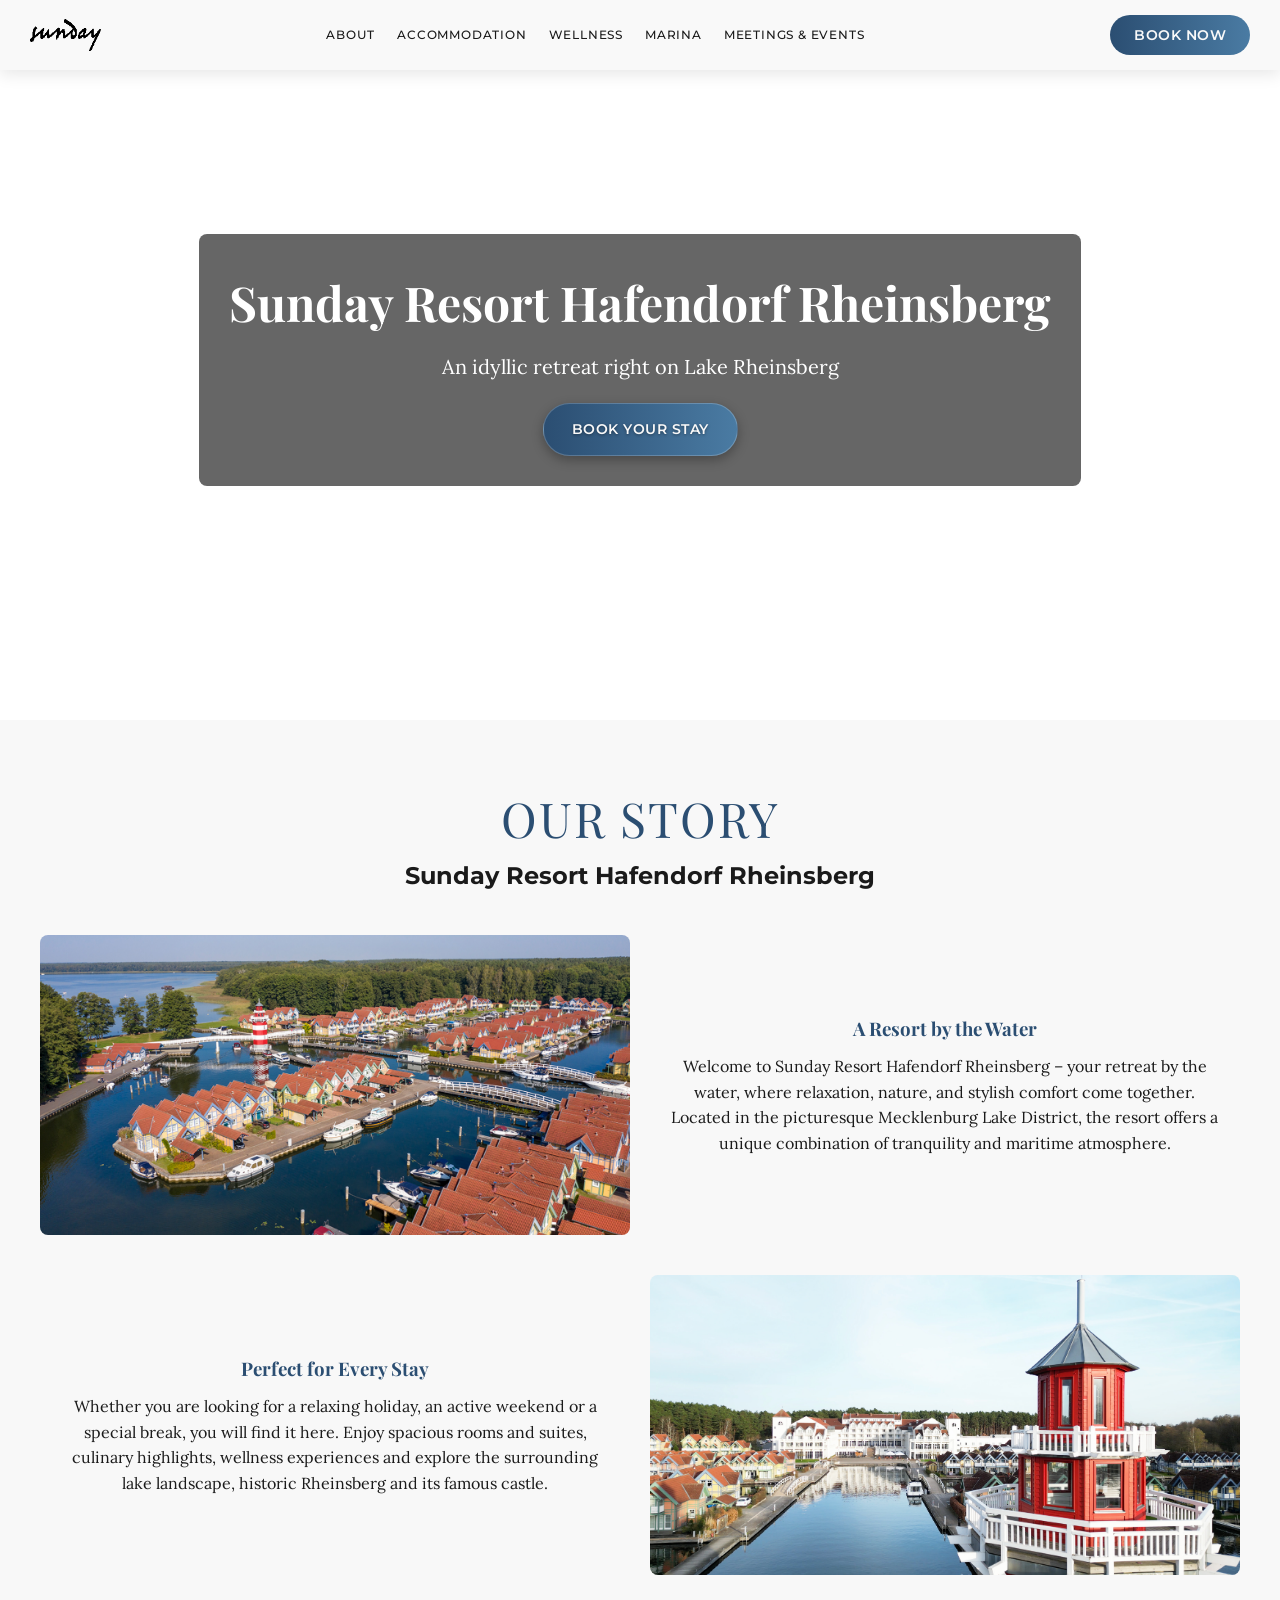
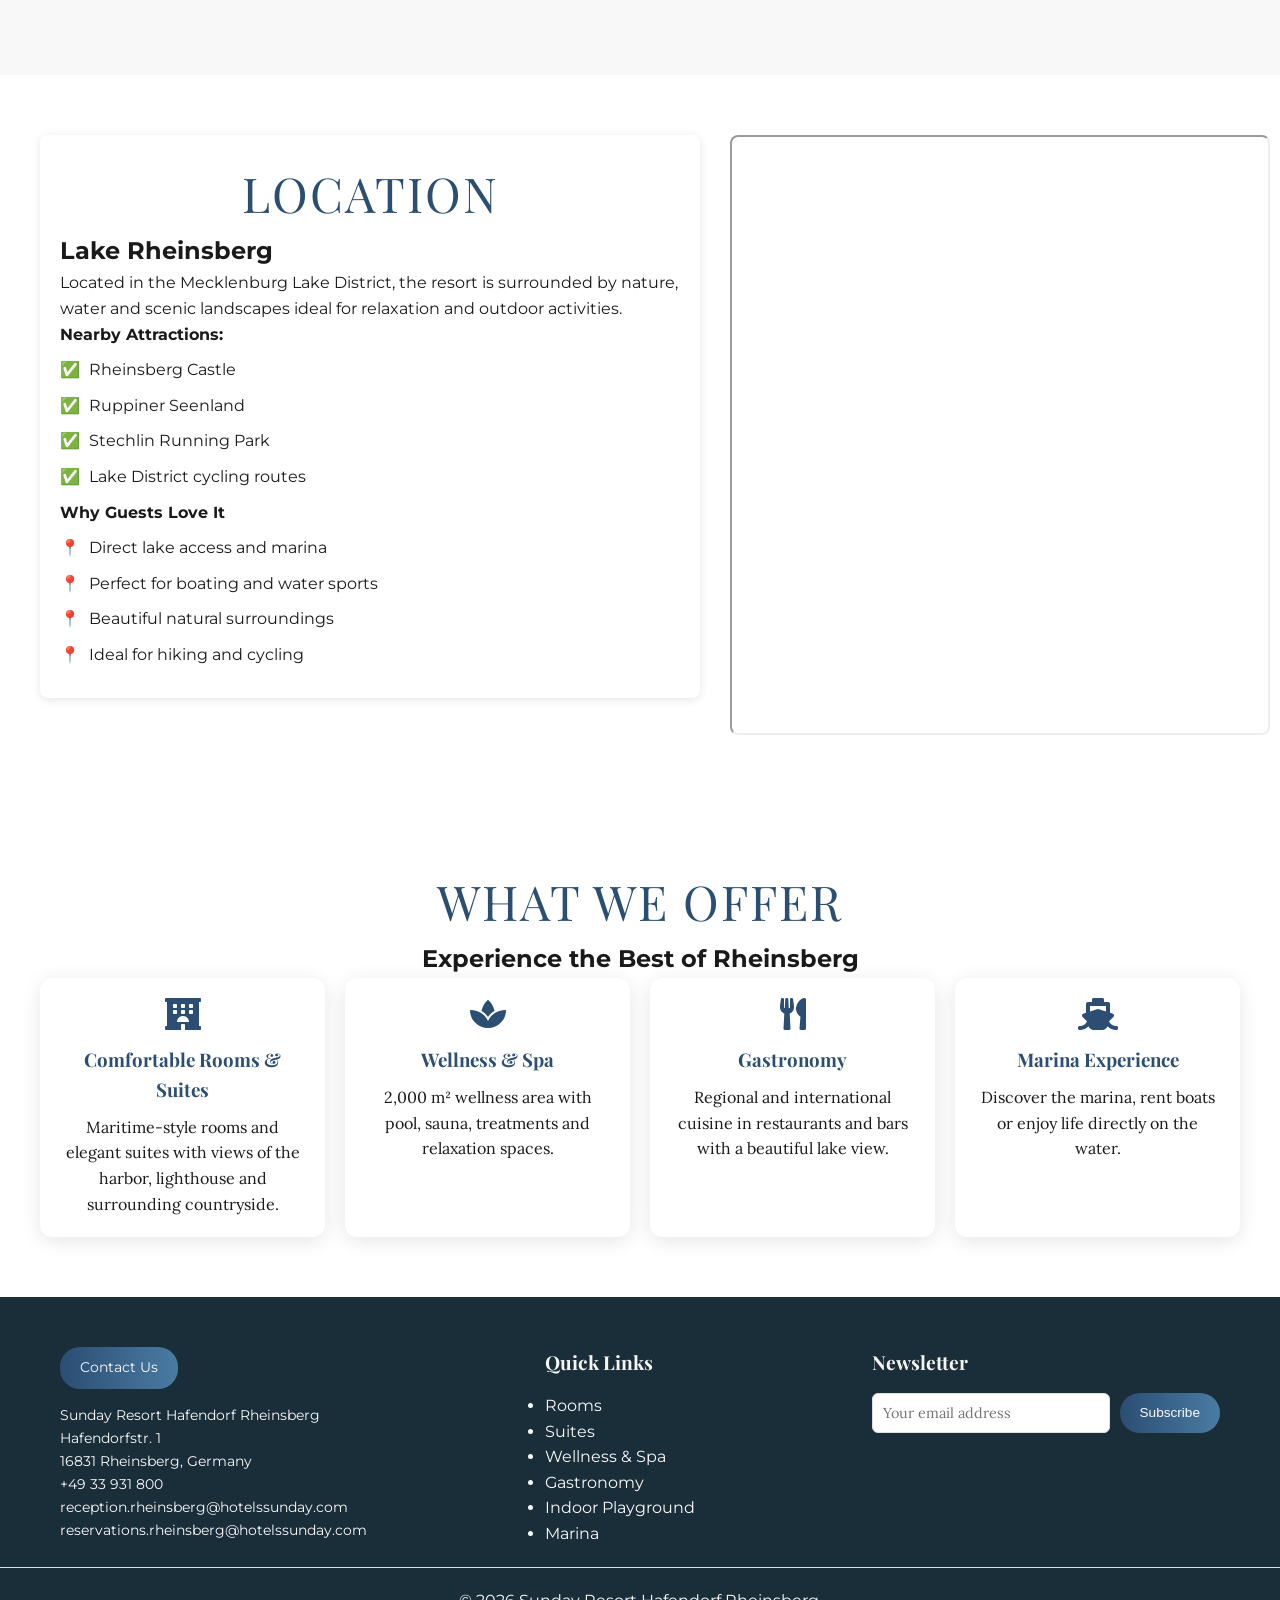
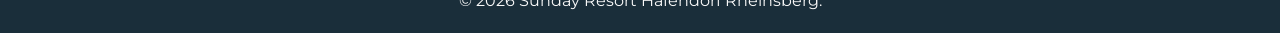
==== about.html @ aa0008ca "update the hafendorf" ====
<!doctype html>
<html lang="en">
  <head>
    <meta charset="UTF-8" />
    <meta name="viewport" content="width=device-width, initial-scale=1.0" />

    <title>About Sunday Resort Hafendorf Rheinsberg</title>

    <meta
      name="description"
      content="Discover Sunday Resort Hafendorf Rheinsberg – an idyllic lakeside resort with marina, wellness, gastronomy and stylish accommodation."
    />

    <link rel="stylesheet" href="style.css" />
    <link rel="stylesheet" href="about.css" />

    <link
      href="https://fonts.googleapis.com/css2?family=Montserrat:wght@400;500;700&family=Playfair+Display:wght@600&family=Lora:wght@400;500&display=swap"
      rel="stylesheet"
    />

    <link
      rel="stylesheet"
      href="https://cdnjs.cloudflare.com/ajax/libs/font-awesome/5.15.4/css/all.min.css"
    />
  </head>

  <body>
    <!-- PRELOADER -->
    <div class="preloader"><div class="loader"></div></div>

    <!-- HEADER (UNCHANGED) -->
    <header class="site-header">
      <div class="header-container">
        <div class="logo">
          <a href="index.html">
            <img
              src="images/output-onlinepngtools.png"
              alt="Rheinsberg Resort"
            />
          </a>
        </div>

        <div class="nav-container">
          <nav class="main-navigation">
            <ul class="nav-menu">
              <li class="has-dropdown">
                <a href="#">About</a>
                <ul class="dropdown-menu">
                  <li><a href="about.html">Our Story</a></li>
                  <li><a href="contact.html">Contact</a></li>
                  <li><a href="gastronomy.html">Gastronomy</a></li>
                  <li><a href="tourist-attractions.html">Attractions</a></li>
                  <li><a href="gallery.html">Gallery</a></li>
                </ul>
              </li>

              <li class="has-dropdown">
                <a href="#">Accommodation</a>
                <ul class="dropdown-menu">
                  <li><a href="rooms.html">Rooms</a></li>
                  <li><a href="suites.html">Suites</a></li>
                </ul>
              </li>

              <li class="has-dropdown">
                <a href="#">Wellness</a>
                <ul class="dropdown-menu">
                  <li><a href="pool.html">Pool Area</a></li>
                  <li><a href="spa.html">Spa</a></li>
                  <li>
                    <a href="indoor-playground.html">Indoor Playground</a>
                  </li>
                </ul>
              </li>
              <li><a href="#">Marina</a></li>
              <li><a href="event.html">Meetings & Events</a></li>
            </ul>
          </nav>
        </div>

        <div class="nav-book">
          <a href="#" class="btn-book">Book Now</a>
        </div>

        <div class="mobile-menu-toggle">
          <span></span><span></span><span></span>
        </div>
      </div>
    </header>

    <!-- HERO -->
    <section class="hero-section parallax">
      <div class="hero-content">
        <h1>Sunday Resort Hafendorf Rheinsberg</h1>
        <p>An idyllic retreat right on Lake Rheinsberg</p>
        <a href="#" class="btn-primary">Book Your Stay</a>
      </div>
    </section>

    <!-- STORY -->
    <section class="history-section">
      <div class="section-label">Our Story</div>

      <h2>Sunday Resort Hafendorf Rheinsberg</h2>

      <div class="history-container">
        <div class="history-card">
          <img src="images/2_Facade_Outdoor/image003.jpg" />

          <div class="history-content">
            <h3>A Resort by the Water</h3>
            <p>
              Welcome to Sunday Resort Hafendorf Rheinsberg – your retreat by
              the water, where relaxation, nature, and stylish comfort come
              together. Located in the picturesque Mecklenburg Lake District,
              the resort offers a unique combination of tranquility and maritime
              atmosphere.
            </p>
          </div>
        </div>

        <div class="history-card reverse">
          <img
            src="images/2_Facade_Outdoor/Screenshot 2024-04-09 at 17.34.49.jpg"
          />

          <div class="history-content">
            <h3>Perfect for Every Stay</h3>
            <p>
              Whether you are looking for a relaxing holiday, an active weekend
              or a special break, you will find it here. Enjoy spacious rooms
              and suites, culinary highlights, wellness experiences and explore
              the surrounding lake landscape, historic Rheinsberg and its famous
              castle.
            </p>
          </div>
        </div>
      </div>
    </section>

    <!-- LOCATION -->
    <section class="location-section">
      <div class="location-container">
        <div class="location-sidebar">
          <div class="section-label">Location</div>

          <h2>Lake Rheinsberg</h2>

          <p>
            Located in the Mecklenburg Lake District, the resort is surrounded
            by nature, water and scenic landscapes ideal for relaxation and
            outdoor activities.
          </p>

          <p><strong>Nearby Attractions:</strong></p>

          <ul>
            <li>Rheinsberg Castle</li>
            <li>Ruppiner Seenland</li>
            <li>Stechlin Running Park</li>
            <li>Lake District cycling routes</li>
          </ul>

          <p><strong>Why Guests Love It</strong></p>

          <ul>
            <li>Direct lake access and marina</li>
            <li>Perfect for boating and water sports</li>
            <li>Beautiful natural surroundings</li>
            <li>Ideal for hiking and cycling</li>
          </ul>
        </div>

        <div class="location-map">
          <iframe
            src="https://www.google.com/maps?q=Hafendorfstraße%201,%2016831%20Rheinsberg,%20Germany&output=embed"
            loading="lazy"
          >
          </iframe>
        </div>
      </div>
    </section>

    <!-- VALUES -->
    <section class="values-section">
      <div class="section-label">What We Offer</div>

      <h2>Experience the Best of Rheinsberg</h2>

      <div class="values-container">
        <div class="value-card" data-animate>
          <i class="fas fa-hotel"></i>
          <h3>Comfortable Rooms & Suites</h3>
          <p>
            Maritime-style rooms and elegant suites with views of the harbor,
            lighthouse and surrounding countryside.
          </p>
        </div>

        <div class="value-card" data-animate>
          <i class="fas fa-spa"></i>
          <h3>Wellness & Spa</h3>
          <p>
            2,000 m² wellness area with pool, sauna, treatments and relaxation
            spaces.
          </p>
        </div>

        <div class="value-card" data-animate>
          <i class="fas fa-utensils"></i>
          <h3>Gastronomy</h3>
          <p>
            Regional and international cuisine in restaurants and bars with a
            beautiful lake view.
          </p>
        </div>

        <div class="value-card" data-animate>
          <i class="fas fa-ship"></i>
          <h3>Marina Experience</h3>
          <p>
            Discover the marina, rent boats or enjoy life directly on the water.
          </p>
        </div>
      </div>
    </section>

    <!-- FOOTER -->
    <footer class="site-footer">
      <div class="footer-columns">
        <div class="footer-column">
          <a href="contact.html" class="footer-button" data-key="contact_us"
            >Contact Us</a
          >
          <address>
            Sunday Resort Hafendorf Rheinsberg<br />
            Hafendorfstr. 1<br />
            16831 Rheinsberg, Germany<br />
            <a href="tel:+49332756960">+49 33 931 800</a><br />
            <a href="mailto:reception.rheinsberg@hotelssunday.com"
              >reception.rheinsberg@hotelssunday.com</a
            ><br />
            <a href="mailto:reservations.rheinsberg@hotelssunday.com"
              >reservations.rheinsberg@hotelssunday.com</a
            >
          </address>
        </div>

        <div class="footer-column">
          <h4 data-key="quick_links">Quick Links</h4>
          <ul>
            <li>
              <a href="rooms.html" data-key="footer_rooms">Rooms</a>
            </li>
            <li>
              <a href="suites.html" data-key="footer_suites">Suites</a>
            </li>
            <li>
              <a href="spa.html" data-key="footer_spa">Wellness & Spa</a>
            </li>
            <li>
              <a href="gastronomy.html" data-key="footer_gastro">Gastronomy</a>
            </li>
            <li>
              <a href="indoor-playground.html" data-key="footer_family"
                >Indoor Playground</a
              >
            </li>
            <li><a href="marina.html" data-key="footer_marina">Marina</a></li>
          </ul>
        </div>

        <div class="footer-column newsletter">
          <h4 data-key="newsletter">Newsletter</h4>
          <form
            action="https://formsubmit.co/sales.schwielowsee@hotelssunday.com"
            method="POST"
            class="newsletter-form"
          >
            <input
              type="email"
              name="email"
              placeholder="Your email address"
              required
              data-key-placeholder="newsletter_placeholder"
            />
            <button class="btn" type="submit" data-key="subscribe">
              Subscribe
            </button>
            <input type="hidden" name="_captcha" value="false" />
            <input
              type="hidden"
              name="_subject"
              value="New Newsletter Signup!"
            />
            <input
              type="hidden"
              name="_next"
              value="https://resortschwielowsee.booksundays.com/newsletter?subscribed=true"
            />
          </form>
        </div>
      </div>
      <div class="footer-bottom">
        <p data-key="footer_copy">© 2026 Sunday Resort Hafendorf Rheinsberg.</p>
        <!-- <ul class="footer-legal">
          <li>
            <a href="terms.html" data-key="footer_terms">Terms & Conditions</a>
          </li>
          <li><a href="sitemap.html" data-key="footer_sitemap">Sitemap</a></li>
        </ul> -->
      </div>
    </footer>

    <script src="script.js"></script>
    <script src="about.js"></script>
  </body>
</html>
---- style.css ----
:root {
  --primary-color: #2b4e72;
  --secondary-color: #1a2e3a;
  --accent-color: #d4a373;
  --light-color: #f9f9f9;
  --dark-color: #1a1a1a;
  --border-color: #e0e0e0;
  --transition: all 0.3s ease;
  --shadow-light: 0 4px 16px rgba(0, 0, 0, 0.1);
  --shadow-dark: 0 8px 24px rgba(0, 0, 0, 0.2);
  --header-height: 60px;
}

@import url("https://fonts.googleapis.com/css2?family=Montserrat:wght@400;500;700&family=Playfair+Display:wght@600&family=Lora:wght@400;500&display=swap");

* {
  margin: 0;
  padding: 0;
  box-sizing: border-box;
}

html,
body {
  width: 100%;
  max-width: 100vw;
  overflow-x: hidden;
  scroll-behavior: smooth;
}

body {
  font-family: "Montserrat", sans-serif;
  font-weight: 400;
  font-size: 1rem;
  line-height: 1.6;
  color: var(--dark-color);
  background: white;
  background-attachment: fixed;
  position: relative;
}

/* Preloader */
.preloader {
  position: fixed;
  top: 0;
  left: 0;
  width: 100%;
  height: 100%;
  background: var(--light-color);
  display: flex;
  align-items: center;
  justify-content: center;
  z-index: 9999;
  transition: opacity 0.5s ease;
}

.preloader.hidden {
  opacity: 0;
  pointer-events: none;
}

.loader {
  width: 50px;
  height: 50px;
  border: 5px solid var(--primary-color);
  border-top-color: transparent;
  border-radius: 50%;
  animation: spin 1s linear infinite;
}

@keyframes spin {
  to {
    transform: rotate(360deg);
  }
}

/* Header */
.site-header {
  position: fixed;
  top: 0;
  left: 0;
  width: 100%;
  z-index: 1000;
  background: var(--light-color);
  box-shadow: var(--shadow-light);
  transition: var(--transition);
}

.site-header.scrolled {
  background: rgba(249, 249, 249, 0.95);
  backdrop-filter: blur(10px);
}

.header-container {
  display: flex;
  align-items: center;
  justify-content: space-between;
  max-width: 1400px;
  margin: 0 auto;
  padding: 0 30px; /* remove vertical padding */
  height: 70px; /* fixed height */
}

.logo {
  display: flex;
  align-items: center;
  height: 100%;
}

.logo img {
  height: 32px; /* fixed height instead of max-height */
  width: auto;
  display: block;
}

.logo img:hover {
  transform: scale(1.1);
  filter: brightness(1.1);
}

.nav-container {
  flex: 1;
  min-width: 0;
  display: flex;
  align-items: center;
  justify-content: center;
  padding: 0 10px;
}

.nav-menu {
  display: flex;
  list-style: none;
  gap: 22px;
  margin: 0 auto;
  padding: 0;
  align-items: center;
  justify-content: center;
  flex-wrap: nowrap;
}

.main-navigation ul li a {
  color: var(--dark-color);
  font-weight: 500;
  font-size: 0.76rem;
  text-transform: uppercase;
  letter-spacing: 0.8px;
  text-decoration: none;
  position: relative;
  display: flex;
  align-items: center;
  height: 100%;
  white-space: nowrap;
  text-align: center;
}

.main-navigation ul li a::after {
  content: "";
  position: absolute;
  bottom: -4px;
  left: 0;
  width: 0;
  height: 2px;
  background: var(--primary-color);
  transition: var(--transition);
}

.main-navigation ul li a:hover::after,
.main-navigation ul li a:focus::after {
  width: 100%;
}

.nav-menu li.has-dropdown {
  position: relative;
}

.nav-menu li .dropdown-menu {
  display: none;
  position: absolute;
  top: 100%;
  left: 0;
  background: var(--light-color);
  border: 1px solid var(--border-color);
  min-width: 200px;
  border-radius: 8px;
  box-shadow: var(--shadow-light);
  z-index: 999;
  transform: translateY(10px);
  opacity: 0;
  transition: all 0.4s ease;
  flex-direction: column;
  align-items: flex-start;
  padding: 10px 0;
}

.nav-menu li.has-dropdown:hover .dropdown-menu,
.nav-menu li.has-dropdown:focus-within .dropdown-menu {
  display: flex;
  transform: translateY(0);
  opacity: 1;
}

.nav-menu li .dropdown-menu li {
  width: 100%;
}

.nav-menu li .dropdown-menu a {
  display: block;
  padding: 12px 20px;
  color: var(--dark-color);
  font-weight: 400;
  font-size: 0.85rem;
  text-transform: none;
  letter-spacing: 0.5px;
  transition: var(--transition);
}

.nav-menu li .dropdown-menu a:hover,
.nav-menu li .dropdown-menu a:focus {
  background: var(--accent-color);
  color: var(--light-color);
}

.nav-book {
  display: flex;
  align-items: center;
  gap: 10px;
  margin-left: 20px;
  flex-shrink: 0;
}

.nav-book a.btn-book {
  background: linear-gradient(90deg, var(--primary-color), #4a7ba3);
  color: var(--light-color);
  font-size: 0.87rem;
  font-weight: 600;
  text-transform: uppercase;
  letter-spacing: 0.5px;
  text-decoration: none;
  border: none;
  padding: 12px 24px;
  border-radius: 24px;
  position: relative;
  overflow: hidden;
  z-index: 1;
  transition: var(--transition);
  display: flex;
  align-items: center;
  height: 40px;
}

.nav-book a.btn-book:hover,
.nav-book a.btn-book:focus {
  background: linear-gradient(90deg, var(--accent-color), #e8c2a3);
  color: var(--dark-color);
  transform: translateY(-3px);
  box-shadow: var(--shadow-dark);
}

/* Mobile Menu Toggle */
.mobile-menu-toggle {
  display: none;
  flex-direction: column;
  justify-content: center;
  cursor: pointer;
  z-index: 1001;
  width: 40px;
  height: 40px;
  padding: 0;
  margin-left: 10px;
}

.mobile-menu-toggle span {
  width: 30px;
  height: 4px;
  background: var(--accent-color);
  margin: 4px 0;
  transition: var(--transition);
}

.mobile-menu-toggle.active span:nth-child(1) {
  transform: rotate(45deg) translate(5px, 5px);
}

.mobile-menu-toggle.active span:nth-child(2) {
  opacity: 0;
}

.mobile-menu-toggle.active span:nth-child(3) {
  transform: rotate(-45deg) translate(5px, -5px);
}

/* Hero Slider */
.hero-slider {
  position: relative;
  height: calc(100vh - 60px);
  max-height: 650px;
  margin-top: 70px;
  overflow: hidden;
}

.slider-container {
  height: 100%;
  width: 100%;
  position: relative;
}

.slide {
  position: absolute;
  top: 0;
  left: 0;
  width: 100%;
  height: 100%;
  display: none;
  will-change: transform;
}

.slide.active {
  display: block;
}

.slide img {
  width: 100%;
  height: 100%;
  object-fit: cover;
  object-position: center;
  transform: scale(1.05);
  transition: transform 4s ease-in-out;
  will-change: transform;
  image-rendering: -webkit-optimize-contrast;
  image-rendering: crisp-edges;
}

.slide.active img {
  transform: scale(1);
}

.slide::after {
  content: "";
  position: absolute;
  top: 0;
  left: 0;
  width: 100%;
  height: 100%;
  background: rgba(0, 0, 0, 0.2);
  z-index: 1;
}

.slide-content {
  position: absolute;
  top: 38%;
  left: 50%;
  transform: translate(-50%, -30%);
  text-align: center;
  color: var(--light-color);
  width: 999px;
  padding: 25px;
  z-index: 2;
}

.slide-content h1 {
  font-family: "Playfair Display", serif;
  font-size: clamp(2.5rem, 5vw, 3.2rem);
  font-weight: 700;
  margin-bottom: 20px;
  color: #fff;
  text-align: center;
  text-shadow:
    0 2px 4px rgba(0, 0, 0, 0.8),
    0 4px 8px rgba(0, 0, 0, 0.6);
  letter-spacing: 0.5px;
  -webkit-text-stroke: 0.5px rgba(0, 0, 0, 0.3);
}

.slide-content p {
  font-family: "Montserrat", sans-serif;
  font-size: clamp(0.9rem, 1.8vw, 1.05rem);
  background: rgba(0, 0, 0, 0.4);
  color: #f2f2f2;
  padding: 0.75rem 1.25rem;
  border-radius: 10px;
  margin-bottom: 16px;
  line-height: 1.6;
  border: 1px solid rgba(255, 255, 255, 0.15);
  text-shadow: 0 1px 2px rgba(0, 0, 0, 0.6);
  backdrop-filter: blur(2px);
}

.btn-primary {
  margin: 0 10px;
  display: inline-block;
  background: linear-gradient(90deg, var(--primary-color), #4a7ba3);
  color: var(--light-color);
  text-shadow: 0 1px 3px rgba(0, 0, 0, 0.4);
  padding: 14px 28px;
  border-radius: 28px;
  font-size: 0.875rem;
  font-weight: 600;
  text-transform: uppercase;
  letter-spacing: 0.5px;
  box-shadow: 0 4px 12px rgba(0, 0, 0, 0.3);
  border: 1px solid rgba(255, 255, 255, 0.2);
  text-decoration: none;
  transition: var(--transition);
}

.btn-primary:hover,
.btn-primary:focus {
  background: linear-gradient(90deg, var(--accent-color), #e8c2a3);
  color: var(--dark-color);
  transform: translateY(-3px);
  box-shadow: var(--shadow-dark);
}

.slider-controls {
  position: absolute;
  top: 50%;
  width: 100%;
  display: flex;
  justify-content: space-between;
  padding: 0 20px;
  transform: translateY(-50%);
}

.slider-controls button {
  background: rgba(249, 249, 249, 0.7);
  border: none;
  width: 40px;
  height: 40px;
  border-radius: 50%;
  cursor: pointer;
  font-size: 1.25rem;
  color: var(--dark-color);
  transition: var(--transition);
}

.slider-controls button:hover,
.slider-controls button:focus {
  background: var(--light-color);
}

.slider-dots {
  position: absolute;
  bottom: 20px;
  left: 50%;
  transform: translateX(-50%);
  display: flex;
  gap: 8px;
}

.dot {
  width: 10px;
  height: 10px;
  border-radius: 50%;
  background: rgba(249, 249, 249, 0.5);
  cursor: pointer;
  transition: var(--transition);
}

.dot.active {
  background: var(--light-color);
}

/* Section Transition Quote */
.section-transition-quote {
  padding: 50px 20px;
  background: linear-gradient(
    120deg,
    var(--light-color) 80%,
    var(--primary-color) 100%
  );
  text-align: center;
  position: relative;
  overflow: hidden;
}

.quote-box {
  max-width: 900px;
  margin: 0 auto;
  padding: 25px;
  background: rgba(255, 255, 255, 0.95);
  border-radius: 12px;
  box-shadow: var(--shadow-light);
  border: 2px solid var(--primary-color);
  backdrop-filter: blur(4px);
}

.quote-text {
  font-family: "Playfair Display", serif;
  font-size: clamp(1rem, 2vw, 1.3rem);
  font-style: italic;
  background: linear-gradient(90deg, var(--primary-color), #4a7ba3);
  background-clip: text;
  -webkit-background-clip: text;
  color: transparent;
}

/* Highlights Showcase */
.highlights-showcase {
  padding: 80px 0 80px 60px;
  background: var(--light-color);
  position: relative;
}

.highlights-showcase::before {
  content: "";
  position: absolute;
  top: 60px;
  left: 20px;
  width: 30px;
  height: calc(100% - 120px);
  background: linear-gradient(
    180deg,
    var(--secondary-color),
    var(--primary-color)
  );
  border-radius: 4px;
}

.section-label {
  font-family: "Playfair Display", serif;
  font-size: 3rem;
  color: var(--primary-color);
  text-transform: uppercase;
  letter-spacing: 2px;
  text-align: center;
}

.highlight-grid {
  display: grid;
  grid-template-columns: repeat(auto-fit, minmax(280px, 1fr));
  gap: 30px;
  max-width: 1200px;
  margin: 0 auto;
}

.highlight-card {
  border-radius: 12px;
  overflow: hidden;
  box-shadow: var(--shadow-light);
  transition: var(--transition);
  position: relative;
}

.highlight-card:hover {
  transform: translateY(-10px) rotate(2deg);
  box-shadow: var(--shadow-dark);
}

.highlight-card img {
  width: 100%;
  height: 280px;
  object-fit: cover;
  transition: transform 0.5s ease;
}

.highlight-card:hover img {
  transform: scale(1.1);
}

.highlight-overlay {
  position: absolute;
  inset: 0;
  background: linear-gradient(
    180deg,
    rgba(43, 78, 114, 0.7),
    rgba(0, 0, 0, 0.5)
  );
  opacity: 0;
  display: flex;
  align-items: center;
  justify-content: center;
  transition: var(--transition);
}
.highlight-overlay h3 {
  color: #ffffff;
  font-family: "Playfair Display", serif;
  font-size: clamp(1.3rem, 2vw, 1.6rem);
  text-align: center;
}

.highlight-card:hover .highlight-overlay {
  opacity: 1;
}

.highlight-title {
  font-family: "Playfair Display", serif;
  font-size: clamp(1.3rem, 2vw, 1.6rem);
  color: var(--light-color);
  text-align: center;
}

/* Magazine Sections */
.magazine-section {
  display: flex;
  align-items: flex-start;
  max-width: 1200px;
  margin: 60px auto;
  padding: 0 20px;
  gap: 40px;
}

.magazine-section.reverse {
  flex-direction: row-reverse;
}

.single-banner {
  flex: 0 0 50%;
  position: relative;
}

.single-banner img {
  width: 100%;
  height: 400px;
  object-fit: fill;
  object-position: center;
  border-radius: 12px;
  box-shadow: var(--shadow-light);
  image-rendering: auto;
  display: block;
}

.magazine-content {
  flex: 0 0 50%;
  padding: 20px;
  text-align: center;
}

.magazine-content h2 {
  font-family: "Playfair Display", serif;
  font-size: clamp(1.8rem, 3vw, 2.2rem);
  color: var(--secondary-color);
  margin-bottom: 15px;
}

.magazine-content p {
  font-family: "Lora", serif;
  font-size: 1rem;
  color: var(--dark-color);
  margin-bottom: 20px;
}

/* Wedding Section */
/* Wedding Section */
.wedding-section {
  padding: 100px 20px;
  background: url("https://images.unsplash.com/photo-1519225421980-715cb0215aed?ixlib=rb-4.0.3&auto=format&fit=crop&w=1920&q=80")
    no-repeat center center/cover;
  background-attachment: fixed;
  position: relative;
  overflow: hidden;
  min-height: 800px;
}

.wedding-section::before {
  content: "";
  position: absolute;
  top: 0;
  left: 0;
  width: 100%;
  height: 100%;
  background: linear-gradient(
    180deg,
    rgba(249, 249, 249, 0.85),
    rgba(249, 249, 249, 0.9)
  );
  z-index: 1;
}

.wedding-content {
  max-width: 900px;
  margin: 0 auto 60px;
  text-align: center;
  position: relative;
  z-index: 2;
}

.wedding-content h2 {
  font-family: "Playfair Display", serif;
  font-size: clamp(2.2rem, 4vw, 2.8rem);
  color: var(--secondary-color);
  margin-bottom: 25px;
  text-shadow: 0 1px 4px rgba(0, 0, 0, 0.2);
}

.wedding-content p {
  font-family: "Lora", serif;
  font-size: 1.1rem;
  color: var(--dark-color);
  line-height: 1.8;
  max-width: 700px;
  margin: 0 auto 20px;
}

.wedding-spaces {
  display: grid;
  grid-template-columns: repeat(auto-fit, minmax(320px, 1fr));
  gap: 40px;
  max-width: 1200px;
  margin: 0 auto 60px;
  position: relative;
  z-index: 2;
}

.wedding-space {
  border-radius: 16px;
  overflow: hidden;
  box-shadow: var(--shadow-light);
  transition:
    transform 0.4s ease,
    box-shadow 0.4s ease;
  background: var(--light-color);
}

.wedding-space:hover {
  transform: translateY(-12px) scale(1.02);
  box-shadow: var(--shadow-dark);
}

.wedding-space-image {
  position: relative;
  overflow: hidden;
}

.wedding-space img {
  width: 100%;
  height: 280px;
  object-fit: cover;
  object-position: center;
  image-rendering: auto;
  transition: transform 0.5s ease;
}

.wedding-space:hover img {
  transform: scale(1.1);
}

.wedding-space-content {
  padding: 25px;
  text-align: center;
}

.wedding-space h3 {
  font-family: "Playfair Display", serif;
  font-size: 1.5rem;
  color: var(--dark-color);
  margin-bottom: 15px;
}

.wedding-space p {
  font-family: "Lora", serif;
  font-size: 1rem;
  color: var(--dark-color);
  line-height: 1.7;
}

/* Things To Do Section */
.things-section {
  padding: 60px 20px;
  background: var(--light-color);
}

.things-grid {
  display: grid;
  grid-template-columns: repeat(auto-fit, minmax(280px, 1fr));
  gap: 20px;
  max-width: 1200px;
  margin: 0 auto;
}

.thing-card {
  border-radius: 12px;
  overflow: hidden;
  box-shadow: var(--shadow-light);
  transition: var(--transition);
  position: relative;
}

.thing-card:hover {
  transform: translateY(-10px);
  box-shadow: var(--shadow-dark);
}

.thing-card img {
  width: 100%;
  height: 200px;
  object-fit: cover;
  transition: transform 0.5s ease;
}

.thing-card:hover img {
  transform: scale(1.1);
}

.thing-info {
  padding: 15px;
  background: var(--light-color);
  text-align: center;
}

.thing-info a {
  color: var(--primary-color);
  text-decoration: none;
  font-weight: 500;
  font-family: "Lora", serif;
}

.thing-info a:hover {
  text-decoration: underline;
}

/* Transportation Section */
.transportation-section {
  padding: 60px 20px;
  text-align: center;
}

.transport-accordion {
  max-width: 800px;
  margin: 20px auto;
}

.accordion-item {
  margin-bottom: 10px;
}

.accordion-toggle {
  width: 100%;
  padding: 15px;
  background: #fff;
  border: 1px solid var(--primary-color);
  font-family: "Montserrat", sans-serif;
  font-size: 1.1rem;
  cursor: pointer;
  text-align: left;
  transition: background 0.3s;
}

.accordion-toggle:hover,
.accordion-toggle.active {
  background: var(--primary-color);
  color: #fff;
}

.accordion-content {
  display: none;
  padding: 20px;
  background: #fff;
  border: 1px solid #ddd;
  border-top: none;
  font-family: "Lora", serif;
}

.accordion-content.active {
  display: block;
}

/* Pet Policy Section */
.pet-policy-section {
  padding: 60px 20px;
  background: var(--light-color);
  text-align: center;
}

.pet-policy-section h2 {
  font-family: "Playfair Display", serif;
  font-size: clamp(2rem, 3vw, 2.5rem);
  color: var(--secondary-color);
  margin-bottom: 20px;
}

.pet-policy-section p {
  font-family: "Lora", serif;
  font-size: 1rem;
  max-width: 800px;
  margin: 0 auto 20px;
}

/* Map Section */
.map-container {
  margin: 20px auto;
  max-width: 800px;
  height: 350px;
}

.map-container iframe {
  border-radius: 8px;
  width: 100%;
  height: 100%;
  display: block;
}

/* Footer */
.site-footer {
  padding: 50px 0 20px;
  background: var(--secondary-color);
  color: var(--light-color);
}

.footer-columns {
  display: flex;
  justify-content: space-between;
  gap: 40px;
  max-width: 1200px;
  margin: 0 auto 20px;
  padding: 0 20px;
}

.footer-column.contact-column {
  flex: 0 0 30%;
  margin-right: 40px;
}

.footer-column.quick-links-column {
  flex: 0 0 25%;
  text-align: center;
}

.footer-column.newsletter {
  flex: 0 0 30%;
}

.footer-column h4 {
  font-family: "Playfair Display", serif;
  font-size: 1.2rem;
  color: whitesmoke;
  margin-bottom: 15px;
}

.footer-column address {
  font-style: normal;
  font-size: 0.9rem;
}

.footer-column a {
  color: var(--light-color);
  text-decoration: none;
  transition: var(--transition);
}

.footer-column a:hover {
  color: var(--accent-color);
}

.footer-button {
  display: inline-block;
  background: linear-gradient(90deg, var(--primary-color), #4a7ba3);
  color: var(--light-color);
  padding: 10px 20px;
  border-radius: 20px;
  font-size: 0.85rem;
  margin-bottom: 15px;
}

.newsletter-form {
  display: flex;
  gap: 10px;
}

.newsletter-form input {
  padding: 10px;
  border: 1px solid var(--border-color);
  border-radius: 6px;
  font-family: "Lora", serif;
  font-size: 0.9rem;
  flex: 1;
}

.newsletter-form button {
  background: linear-gradient(90deg, var(--primary-color), #4a7ba3);
  color: var(--light-color);
  padding: 10px 20px;
  border-radius: 20px;
  font-size: 0.85rem;
  border: none;
  cursor: pointer;
  transition: var(--transition);
}

.newsletter-form button:hover,
.newsletter-form button:focus {
  background: linear-gradient(90deg, var(--accent-color), #e8c2a3);
  color: var(--dark-color);
}

.footer-bottom {
  text-align: center;
  padding-top: 20px;
  border-top: 1px solid var(--border-color);
}

.footer-legal {
  list-style: none;
  display: flex;
  justify-content: center;
  gap: 15px;
  margin-top: 10px;
}

.footer-legal a {
  font-size: 0.85rem;
  color: var(--primary-color);
}

/* Responsive Styles */
@media (max-width: 992px) {
  .highlight-grid,
  .things-grid {
    grid-template-columns: repeat(auto-fit, minmax(250px, 1fr));
  }

  .magazine-section {
    flex-direction: column;
    align-items: center;
  }

  .magazine-section.reverse {
    flex-direction: column;
  }

  .magazine-content {
    flex: 0 0 100%;
    padding: 15px;
  }

  .magazine-content h2 {
    font-size: clamp(1.6rem, 2.8vw, 2rem);
  }

  .magazine-content p {
    font-size: 0.95rem;
  }

  .footer-columns {
    flex-direction: column;
    align-items: center;
    text-align: center;
  }

  .footer-column.contact-column {
    margin-right: 0;
  }

  .footer-column.quick-links-column {
    margin: 20px 0;
  }
}

@media (max-width: 768px) {
  .header-container {
    flex-wrap: wrap;
    justify-content: space-between;
    padding: 0 15px;
    height: auto;
    min-height: var(--header-height);
  }

  .nav-container {
    display: none;
    position: fixed;
    top: 0;
    left: 0;
    width: 100%;
    height: 100vh;
    background: var(--light-color);
    padding: 80px 20px;
    z-index: 1000;
  }

  .nav-container.active {
    display: block;
  }

  .nav-menu {
    flex-direction: column;
    align-items: center;
    gap: 20px;
    margin-left: 0;
  }

  .nav-menu li .dropdown-menu {
    position: static;
    width: 100%;
    transform: translateY(0);
    opacity: 1;
    display: none;
    border: none;
    box-shadow: none;
    background: transparent;
    padding: 10px 0;
  }

  .nav-menu li.has-dropdown.active .dropdown-menu {
    display: flex;
  }

  .nav-menu li .dropdown-menu a {
    text-align: center;
    padding: 10px 15px;
    font-size: 0.9rem;
  }

  .nav-book {
    margin: 10px auto;
    text-align: center;
  }

  .nav-book a.btn-book {
    width: 100%;
    max-width: 200px;
    padding: 10px 24px;
    height: 40px;
  }

  .mobile-menu-toggle {
    display: flex;
  }

  .slide-content {
    padding: 15px;
    background: rgba(0, 0, 0, 0.55);
    width: 90vw;
  }

  .slide-content h1 {
    font-size: clamp(1.5rem, 3vw, 1.75rem);
    text-shadow: 0 2px 5px rgba(0, 0, 0, 0.7);
    -webkit-text-stroke: 0.3px rgba(0, 0, 0, 0.3);
  }

  .slide-content p {
    font-size: clamp(0.75rem, 1.5vw, 0.875rem);
    padding: 10px 15px;
    text-shadow: 0 2px 4px rgba(0, 0, 0, 0.6);
    background: rgba(0, 0, 0, 0.6);
  }

  .btn-primary {
    padding: 10px 20px;
    font-size: 0.75rem;
    text-shadow: 0 1px 2px rgba(0, 0, 0, 0.4);
  }
}

@media (max-width: 600px) {
  .slide-content h1 {
    font-size: clamp(1.5rem, 3vw, 1.75rem);
    text-shadow: 0 2px 5px rgba(0, 0, 0, 0.7);
    -webkit-text-stroke: 0.3px rgba(0, 0, 0, 0.3);
  }

  .slide-content p {
    font-size: clamp(0.75rem, 1.5vw, 0.875rem);
    padding: 10px 15px;
    text-shadow: 0 2px 4px rgba(0, 0, 0, 0.6);
    background: rgba(0, 0, 0, 0.6);
  }

  .btn-primary {
    padding: 10px 20px;
    font-size: 0.75rem;
    text-shadow: 0 1px 2px rgba(0, 0, 0, 0.4);
  }
}

/* Modal Styles */
.modal {
  position: fixed;
  top: 0;
  left: 0;
  width: 100%;
  height: 100%;
  background: rgba(0, 0, 0, 0.8);
  display: none;
  align-items: center;
  justify-content: center;
  z-index: 1000;
}

.modal.active {
  display: flex;
}

.modal-content {
  background: var(--light-color);
  padding: 20px;
  border-radius: 12px;
  max-width: 90%;
  max-height: 90%;
  overflow: auto;
  position: relative;
  text-align: center;
}

.modal-content img {
  max-width: 100%;
  height: auto;
}

.modal-content p {
  font-family: "Lora", serif;
  font-size: 1rem;
  color: var(--dark-color);
  margin: 15px 0;
}

.modal-content button {
  margin-top: 15px;
  background: var(--primary-color);
  color: var(--light-color);
  padding: 10px 20px;
  border-radius: 20px;
  border: none;
  cursor: pointer;
  transition: var(--transition);
}

.modal-content button:hover,
.modal-content button:focus {
  background: var(--accent-color);
  color: var(--dark-color);
}

.slider-controls {
  position: absolute;
  top: 50%;
  left: 0;
  width: 100%;
  display: flex;
  justify-content: space-between;
  transform: translateY(-50%);
  z-index: 10;
  padding: 0 20px;
}

.prev-slide,
.next-slide {
  width: 44px;
  height: 44px;
  border-radius: 50%;
  border: none;
  background: rgba(255, 255, 255, 0.8);
  cursor: pointer;
}

.lang-btn {
  margin-left: 0;
  padding: 8px 14px;
  border-radius: 20px;
  border: 1px solid var(--primary-color);
  background: white;
  cursor: pointer;
  font-weight: 600;
  flex-shrink: 0;
}


.nav-menu li.has-dropdown {
  position: relative;
}

.dropdown-menu {
  left: 50%;
  transform: translateX(-50%) translateY(10px);
}
---- about.css ----
/* Hero Section */
.hero-section {
    position: relative;
    height: 80vh;
    background: url('images/2_Facade_Outdoor/IMG_3559.JPG');
    background-size: contain;
    background-repeat: no-repeat;
    background-position: center center;
    display: flex;
    align-items: center;
    justify-content: center;
    text-align: center;
}

.hero-section.parallax {
    background-attachment: fixed;
    background-size: cover;
}

.hero-content {
    background: rgba(0, 0, 0, 0.6);
    padding: 30px;
    border-radius: 8px;
    color: #fff;
}

.hero-content h1 {
    font-family: 'Playfair Display', serif;
    font-size: 3rem;
    margin-bottom: 10px;
}

.hero-content p {
    font-family: 'Lora', serif;
    font-size: 1.25rem;
    margin-bottom: 20px;
}

@media (max-width: 768px) {
    .hero-section {
        height: 60vh;
    }
    .hero-content h1 {
        font-size: 2rem;
    }
}

/* History Section */
.history-section {
    padding: 60px 20px;
    background-color: #f8f8f8;
    text-align: center;
}

.history-container {
    max-width: 1200px;
    margin: 0 auto;
}

.history-card {
    display: flex;
    align-items: center;
    margin: 40px 0;
    gap: 20px;
}

.history-card.reverse {
    flex-direction: row-reverse;
}

.history-card img {
    width: 50%;
    height: 300px;
    object-fit: cover;
    border-radius: 8px;
}

.history-content {
    width: 50%;
    padding: 20px;
    font-family: 'Lora', serif;
}

.history-content h3 {
    font-family: 'Playfair Display', serif;
    color: var(--primary-color);
    margin-bottom: 10px;
}

@media (max-width: 768px) {
    .history-card, .history-card.reverse {
        flex-direction: column;
    }
    .history-card img, .history-content {
        width: 100%;
    }
}

/* Location Section */
.location-section {
    padding: 60px 20px;
}

.location-container {
    display: grid;
    grid-template-columns: 55% 45%;
    align-items: start;
    gap: 30px;
    max-width: 1200px;
    margin: 0 auto;
}

.location-sidebar {
    padding: 20px;
    background: #fff;
    border-radius: 8px;
    box-shadow: 0 2px 10px rgba(0, 0, 0, 0.1);
    max-height: 600px;
    overflow-y: auto;
}

.location-sidebar ul {
    list-style: none;
    padding: 0;
}

.location-sidebar li {
    margin: 10px 0;
}

.location-sidebar li::before {
    content: '📍 ';
    margin-right: 5px;
}

.location-sidebar p:nth-of-type(2) + ul li::before {
    content: '✅ ';
}

.location-map {
    width: 100%;
}

.location-map iframe {
    width: 100%;
    height: 600px;
    border-radius: 8px;
}

@media (max-width: 992px) {
    .location-container {
        grid-template-columns: 1fr;
    }
    .location-sidebar {
        max-height: none;
        overflow-y: visible;
    }
}

@media (max-width: 768px) {
    .location-container {
        flex-direction: column;
    }
    .location-sidebar, .location-map {
        width: 100%;
    }
    .location-map iframe {
        height: 400px;
    }
}

/* Values Section */
.values-section {
    padding: 60px 20px;
    text-align: center;
}

.values-container {
    max-width: 1200px;
    margin: 0 auto;
    display: grid;
    grid-template-columns: repeat(auto-fit, minmax(250px, 1fr));
    gap: 20px;
}

.value-card {
    background: #fff;
    border-radius: 12px;
    box-shadow: 0 4px 20px rgba(0, 0, 0, 0.1);
    padding: 20px;
    transition: transform 0.3s;
}

.value-card:hover {
    transform: translateY(-10px);
}

.value-card i {
    font-size: 2rem;
    color: var(--primary-color);
    margin-bottom: 15px;
}

.value-card h3 {
    font-family: 'Playfair Display', serif;
    color: var(--primary-color);
    margin-bottom: 10px;
}

.value-card p {
    font-family: 'Lora', serif;
}

.value-card[data-animate] {
    opacity: 0;
    transform: translateY(20px);
    transition: opacity 0.5s ease, transform 0.5s ease;
}

.value-card[data-animate].visible {
    opacity: 1;
    transform: translateY(0);
}

/* Transportation Section */
.transportation-section {
    padding: 60px 20px;
    background: var(--light-color);
    text-align: center;
}

.transport-accordion {
    max-width: 800px;
    margin: 20px auto;
}

.accordion-item {
    margin-bottom: 10px;
}

.accordion-toggle {
    width: 100%;
    padding: 15px;
    background: #fff;
    border: 1px solid var(--primary-color);
    font-family: 'Montserrat', sans-serif;
    font-size: 1.1rem;
    cursor: pointer;
    text-align: left;
    transition: background 0.3s ease, color 0.3s ease;
}

.accordion-toggle:hover, .accordion-toggle.active {
    background: var(--primary-color);
    color: #fff;
}

.accordion-content {
    display: none;
    padding: 20px;
    background: #fff;
    border: 1px solid var(--border-color);
    border-top: none;
    font-family: 'Lora', serif;
    font-size: 1rem;
    line-height: 1.7;
    transition: max-height 0.3s ease;
}

.accordion-content.active {
    display: block;
    max-height: 500px;
}

.map-container {
    margin: 20px auto;
    max-width: 800px;
    height: 350px;
    margin-bottom: 40px;
}

.map-container iframe {
    border-radius: 8px;
    width: 100%;
    height: 100%;
    display: block;
}
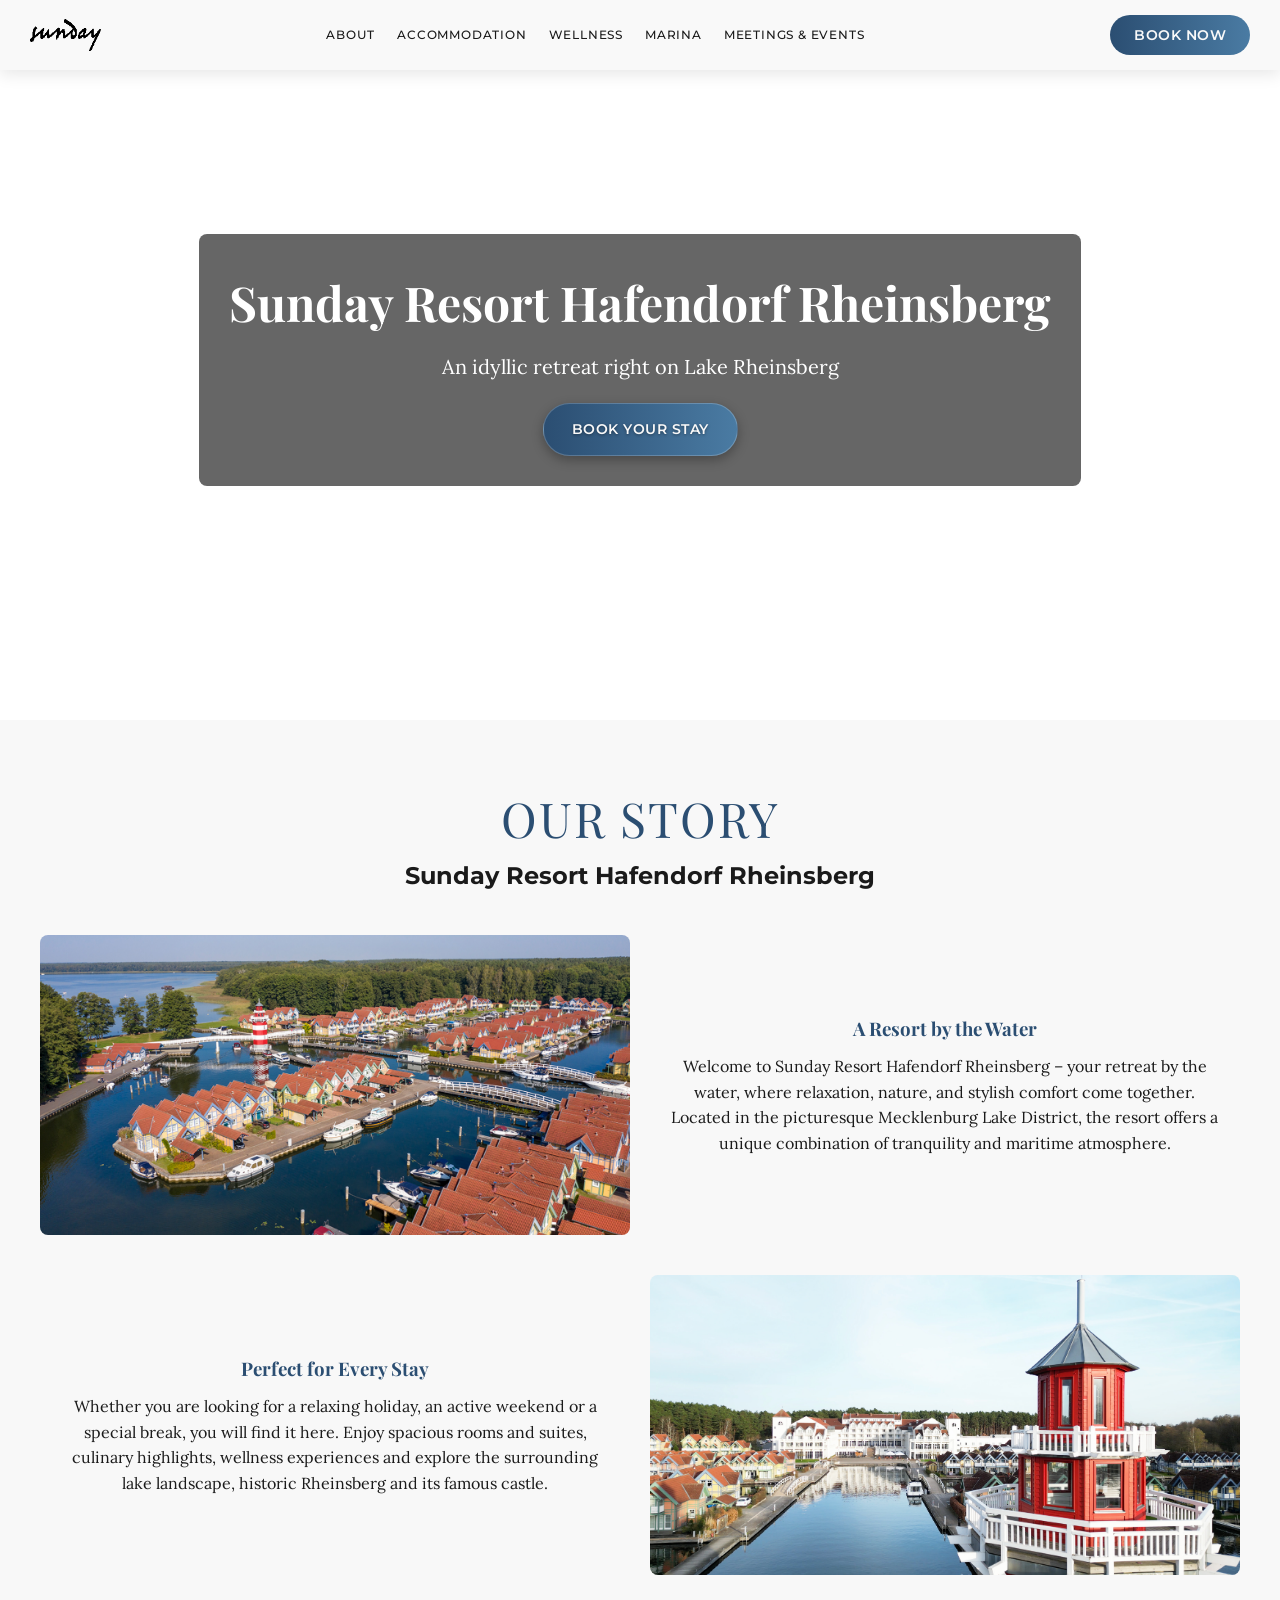
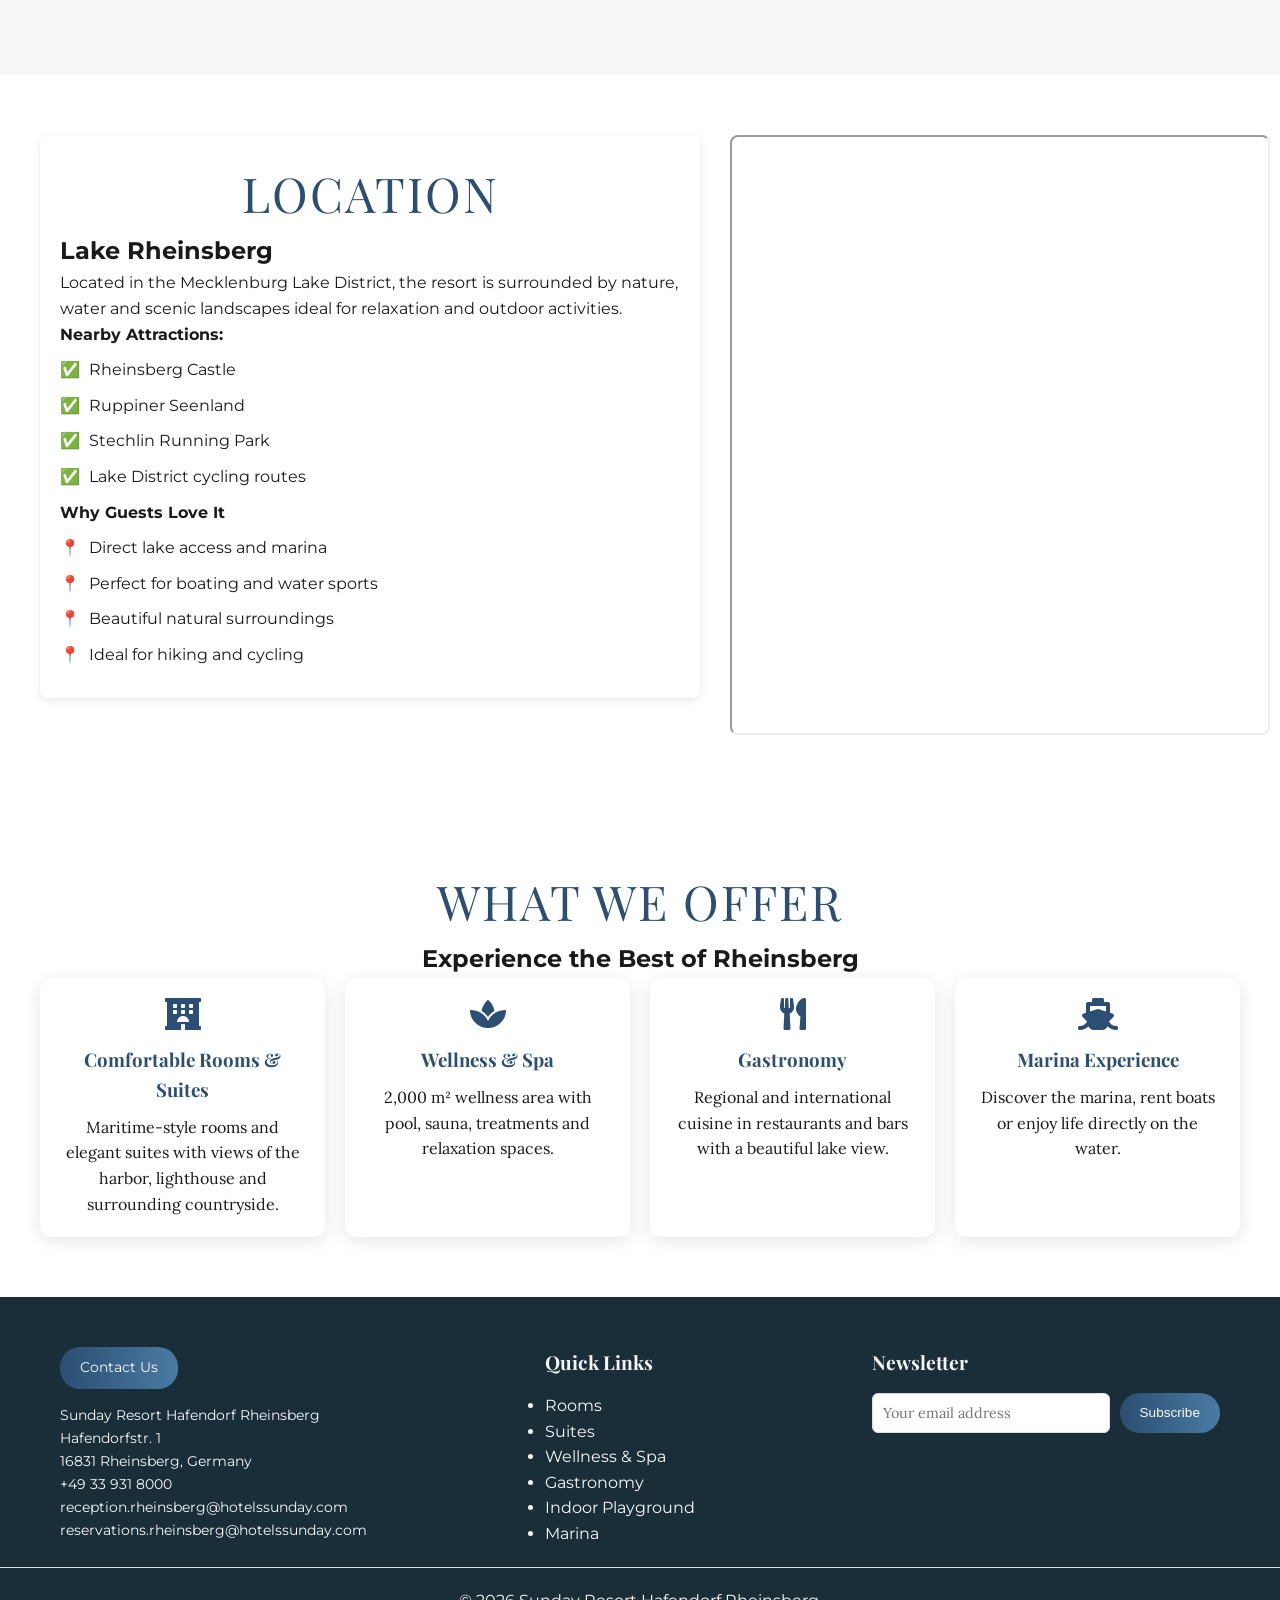
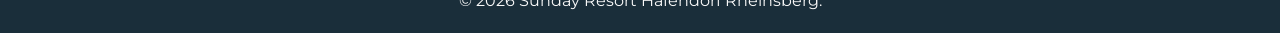
==== commit 26391455: "update" ====
--- a/about.html
+++ b/about.html
@@ -237,7 +237,7 @@
             Sunday Resort Hafendorf Rheinsberg<br />
             Hafendorfstr. 1<br />
             16831 Rheinsberg, Germany<br />
-            <a href="tel:+49332756960">+49 33 931 800</a><br />
+            <a href="tel:+49332756960">+49 33 931 8000</a><br />
             <a href="mailto:reception.rheinsberg@hotelssunday.com"
               >reception.rheinsberg@hotelssunday.com</a
             ><br />
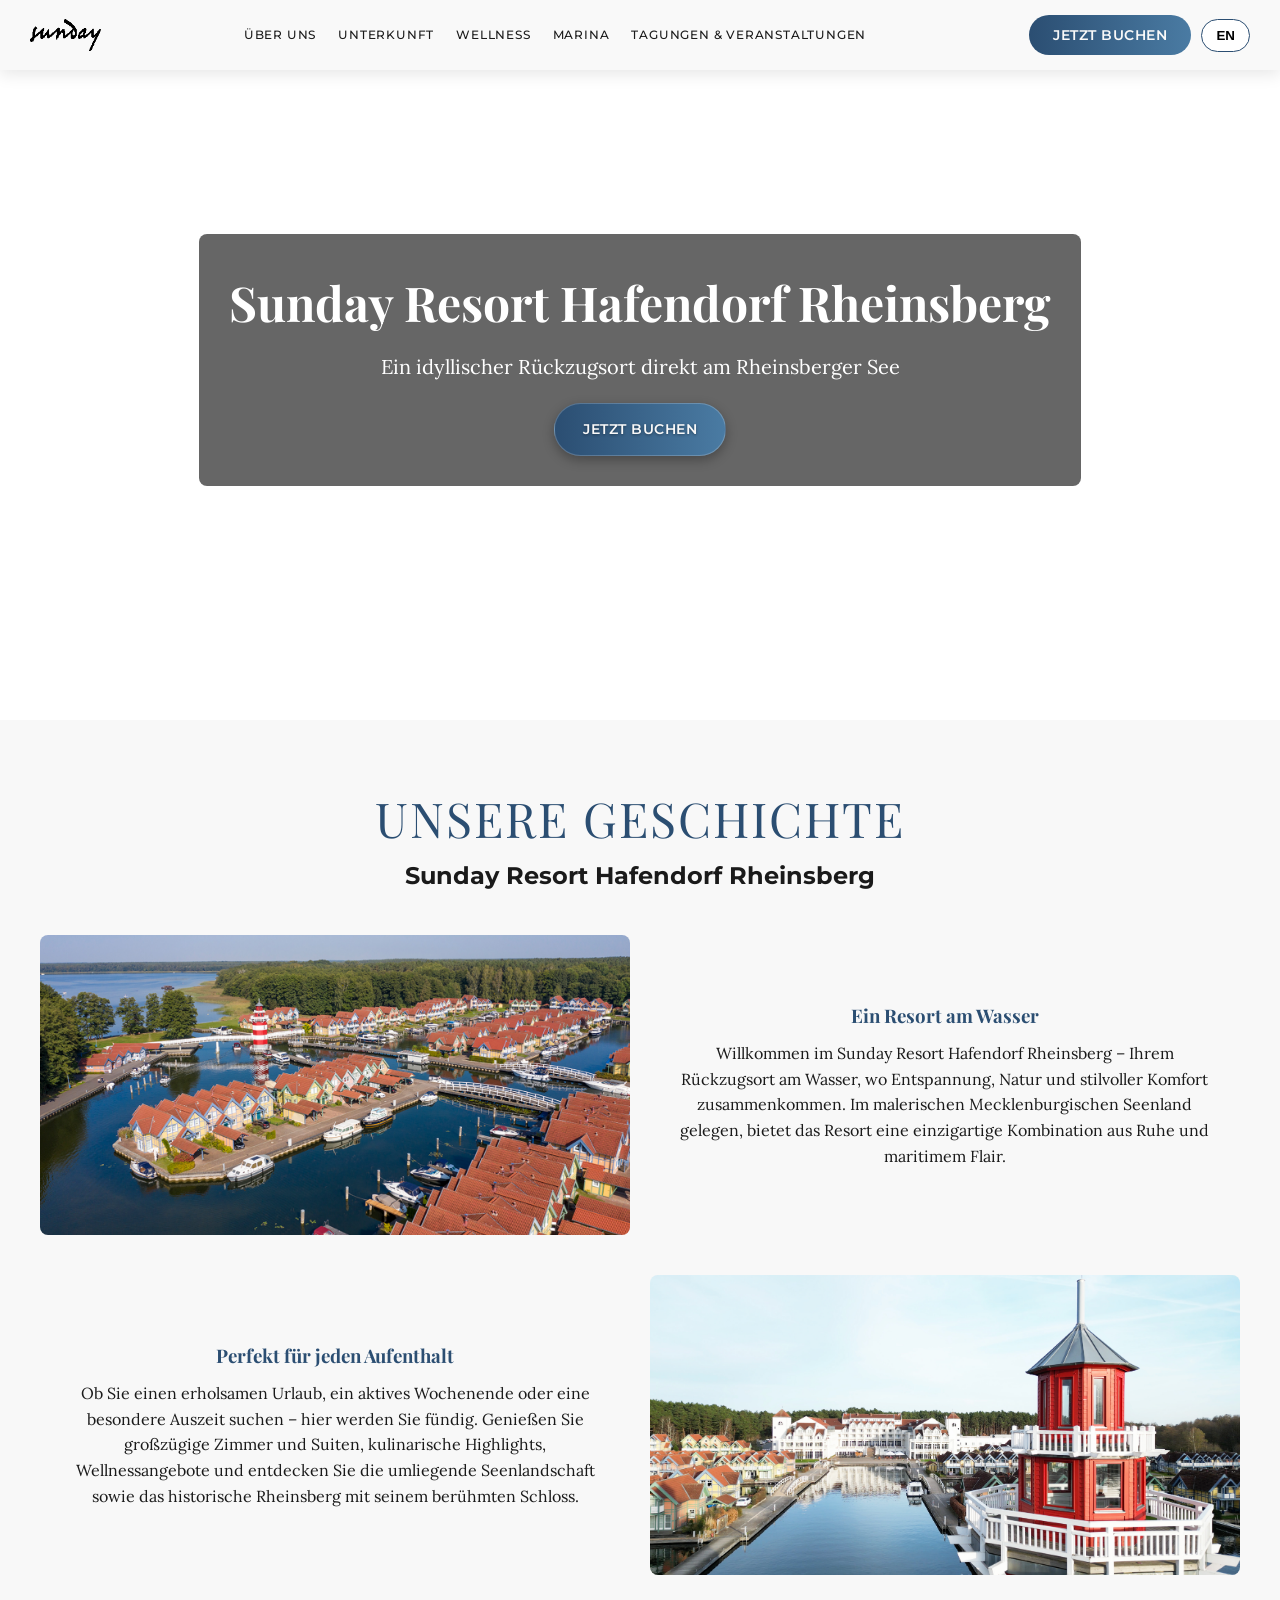
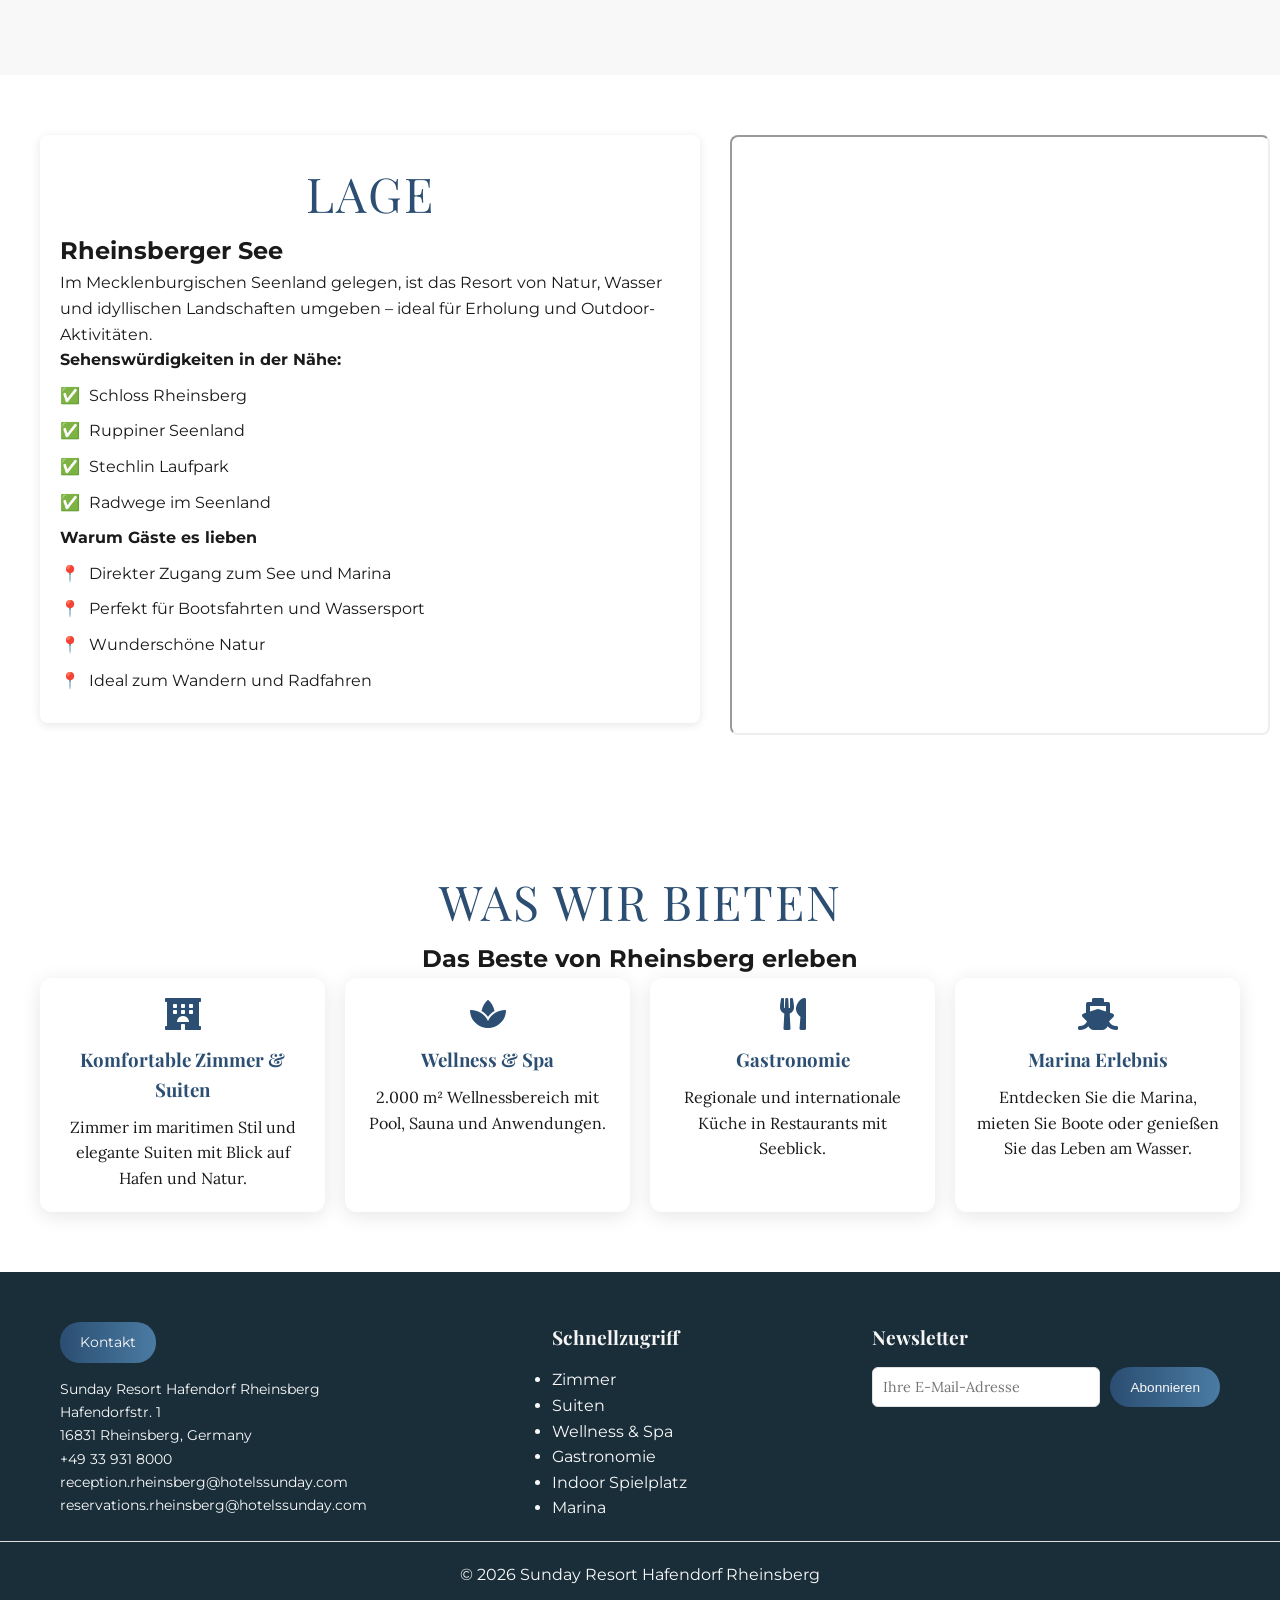
==== commit a7cc05b4: "update and add the lang" ====
--- a/about.html
+++ b/about.html
@@ -29,7 +29,6 @@
     <!-- PRELOADER -->
     <div class="preloader"><div class="loader"></div></div>
 
-    <!-- HEADER (UNCHANGED) -->
     <header class="site-header">
       <div class="header-container">
         <div class="logo">
@@ -37,6 +36,7 @@
             <img
               src="images/output-onlinepngtools.png"
               alt="Rheinsberg Resort"
+              data-key-alt="logo_alt"
             />
           </a>
         </div>
@@ -45,42 +45,65 @@
           <nav class="main-navigation">
             <ul class="nav-menu">
               <li class="has-dropdown">
-                <a href="#">About</a>
+                <a href="#" aria-haspopup="true" data-key="nav_about">About</a>
                 <ul class="dropdown-menu">
-                  <li><a href="about.html">Our Story</a></li>
-                  <li><a href="contact.html">Contact</a></li>
-                  <li><a href="gastronomy.html">Gastronomy</a></li>
-                  <li><a href="tourist-attractions.html">Attractions</a></li>
-                  <li><a href="gallery.html">Gallery</a></li>
+                  <li>
+                    <a href="about.html" data-key="nav_story">Our Story</a>
+                  </li>
+                  <li>
+                    <a href="contact.html" data-key="nav_contact">Contact</a>
+                  </li>
+                  <li>
+                    <a href="gastronomy.html" data-key="nav_gastronomy"
+                      >Gastronomy</a
+                    >
+                  </li>
+                  <li>
+                    <a
+                      href="tourist-attractions.html"
+                      data-key="nav_attractions"
+                      >Attractions</a
+                    >
+                  </li>
+                  <li>
+                    <a href="gallery.html" data-key="nav_gallery">Gallery</a>
+                  </li>
                 </ul>
               </li>
 
               <li class="has-dropdown">
-                <a href="#">Accommodation</a>
+                <a href="#" data-key="nav_accommodation">Accommodation</a>
                 <ul class="dropdown-menu">
-                  <li><a href="rooms.html">Rooms</a></li>
-                  <li><a href="suites.html">Suites</a></li>
+                  <li><a href="rooms.html" data-key="nav_rooms">Rooms</a></li>
+                  <li>
+                    <a href="suites.html" data-key="nav_suites">Suites</a>
+                  </li>
                 </ul>
               </li>
-
               <li class="has-dropdown">
-                <a href="#">Wellness</a>
+                <a href="#" data-key="nav_wellness">Wellness</a>
                 <ul class="dropdown-menu">
-                  <li><a href="pool.html">Pool Area</a></li>
-                  <li><a href="spa.html">Spa</a></li>
-                  <li>
-                    <a href="indoor-playground.html">Indoor Playground</a>
+                  <li><a href="pool.html" data-key="nav_pool">Pool Area</a></li>
+                  <li><a href="spa.html" data-key="nav_spa">Spa</a></li>
+                  <li>
+                    <a href="indoor-playground.html" data-key="nav_playground"
+                      >Indoor Playground</a
+                    >
                   </li>
                 </ul>
               </li>
-              <li><a href="#">Marina</a></li>
-              <li><a href="event.html">Meetings & Events</a></li>
+
+              <li><a href="marina.html" data-key="nav_marina">Marina</a></li>
+              <li>
+                <a href="event.html" data-key="nav_events">Meetings & Events</a>
+              </li>
             </ul>
           </nav>
         </div>
 
         <div class="nav-book">
-          <a href="#" class="btn-book">Book Now</a>
+          <a href="#" class="btn-book" data-key="book_now">Book Now</a>
+          <button id="langToggle" class="lang-btn">DE</button>
         </div>
 
         <div class="mobile-menu-toggle">
@@ -88,29 +111,33 @@
         </div>
       </div>
     </header>
+
+    <!-- ONLY TEXT PARTS UPDATED WITH data-key -->
 
     <!-- HERO -->
     <section class="hero-section parallax">
       <div class="hero-content">
-        <h1>Sunday Resort Hafendorf Rheinsberg</h1>
-        <p>An idyllic retreat right on Lake Rheinsberg</p>
-        <a href="#" class="btn-primary">Book Your Stay</a>
+        <h1 data-key="about_hero_title">Sunday Resort Hafendorf Rheinsberg</h1>
+        <p data-key="about_hero_desc">
+          An idyllic retreat right on Lake Rheinsberg
+        </p>
+        <a href="#" class="btn-primary" data-key="hero_cta">Book Your Stay</a>
       </div>
     </section>
 
     <!-- STORY -->
     <section class="history-section">
-      <div class="section-label">Our Story</div>
-
-      <h2>Sunday Resort Hafendorf Rheinsberg</h2>
+      <div class="section-label" data-key="about_section_story">Our Story</div>
+
+      <h2 data-key="hero_title">Sunday Resort Hafendorf Rheinsberg</h2>
 
       <div class="history-container">
         <div class="history-card">
           <img src="images/2_Facade_Outdoor/image003.jpg" />
 
           <div class="history-content">
-            <h3>A Resort by the Water</h3>
-            <p>
+            <h3 data-key="about_nature_title">A Resort by the Water</h3>
+            <p data-key="about_nature_desc">
               Welcome to Sunday Resort Hafendorf Rheinsberg – your retreat by
               the water, where relaxation, nature, and stylish comfort come
               together. Located in the picturesque Mecklenburg Lake District,
@@ -126,8 +153,8 @@
           />
 
           <div class="history-content">
-            <h3>Perfect for Every Stay</h3>
-            <p>
+            <h3 data-key="about_guest_title">Perfect for Every Stay</h3>
+            <p data-key="about_guest_desc">
               Whether you are looking for a relaxing holiday, an active weekend
               or a special break, you will find it here. Enjoy spacious rooms
               and suites, culinary highlights, wellness experiences and explore
@@ -143,32 +170,34 @@
     <section class="location-section">
       <div class="location-container">
         <div class="location-sidebar">
-          <div class="section-label">Location</div>
-
-          <h2>Lake Rheinsberg</h2>
-
-          <p>
+          <div class="section-label" data-key="about_location_label">
+            Location
+          </div>
+
+          <h2 data-key="about_location_title">Lake Rheinsberg</h2>
+
+          <p data-key="about_location_desc">
             Located in the Mecklenburg Lake District, the resort is surrounded
             by nature, water and scenic landscapes ideal for relaxation and
             outdoor activities.
           </p>
 
-          <p><strong>Nearby Attractions:</strong></p>
+          <p><strong data-key="about_nearby">Nearby Attractions:</strong></p>
 
           <ul>
-            <li>Rheinsberg Castle</li>
-            <li>Ruppiner Seenland</li>
-            <li>Stechlin Running Park</li>
-            <li>Lake District cycling routes</li>
+            <li data-key="about_attr1">Rheinsberg Castle</li>
+            <li data-key="about_attr2">Ruppiner Seenland</li>
+            <li data-key="about_attr3">Stechlin Running Park</li>
+            <li data-key="about_attr4">Lake District cycling routes</li>
           </ul>
 
-          <p><strong>Why Guests Love It</strong></p>
+          <p><strong data-key="about_why">Why Guests Love It</strong></p>
 
           <ul>
-            <li>Direct lake access and marina</li>
-            <li>Perfect for boating and water sports</li>
-            <li>Beautiful natural surroundings</li>
-            <li>Ideal for hiking and cycling</li>
+            <li data-key="about_why1">Direct lake access and marina</li>
+            <li data-key="about_why2">Perfect for boating and water sports</li>
+            <li data-key="about_why3">Beautiful natural surroundings</li>
+            <li data-key="about_why4">Ideal for hiking and cycling</li>
           </ul>
         </div>
 
@@ -184,15 +213,17 @@
 
     <!-- VALUES -->
     <section class="values-section">
-      <div class="section-label">What We Offer</div>
-
-      <h2>Experience the Best of Rheinsberg</h2>
+      <div class="section-label" data-key="about_values_label">
+        What We Offer
+      </div>
+
+      <h2 data-key="about_values_title">Experience the Best of Rheinsberg</h2>
 
       <div class="values-container">
         <div class="value-card" data-animate>
           <i class="fas fa-hotel"></i>
-          <h3>Comfortable Rooms & Suites</h3>
-          <p>
+          <h3 data-key="about_val1_title">Comfortable Rooms & Suites</h3>
+          <p data-key="about_val1_desc">
             Maritime-style rooms and elegant suites with views of the harbor,
             lighthouse and surrounding countryside.
           </p>
@@ -200,8 +231,8 @@
 
         <div class="value-card" data-animate>
           <i class="fas fa-spa"></i>
-          <h3>Wellness & Spa</h3>
-          <p>
+          <h3 data-key="about_val2_title">Wellness & Spa</h3>
+          <p data-key="about_val2_desc">
             2,000 m² wellness area with pool, sauna, treatments and relaxation
             spaces.
           </p>
@@ -209,8 +240,8 @@
 
         <div class="value-card" data-animate>
           <i class="fas fa-utensils"></i>
-          <h3>Gastronomy</h3>
-          <p>
+          <h3 data-key="about_val3_title">Gastronomy</h3>
+          <p data-key="about_val3_desc">
             Regional and international cuisine in restaurants and bars with a
             beautiful lake view.
           </p>
@@ -218,8 +249,8 @@
 
         <div class="value-card" data-animate>
           <i class="fas fa-ship"></i>
-          <h3>Marina Experience</h3>
-          <p>
+          <h3 data-key="about_val4_title">Marina Experience</h3>
+          <p data-key="about_val4_desc">
             Discover the marina, rent boats or enjoy life directly on the water.
           </p>
         </div>
